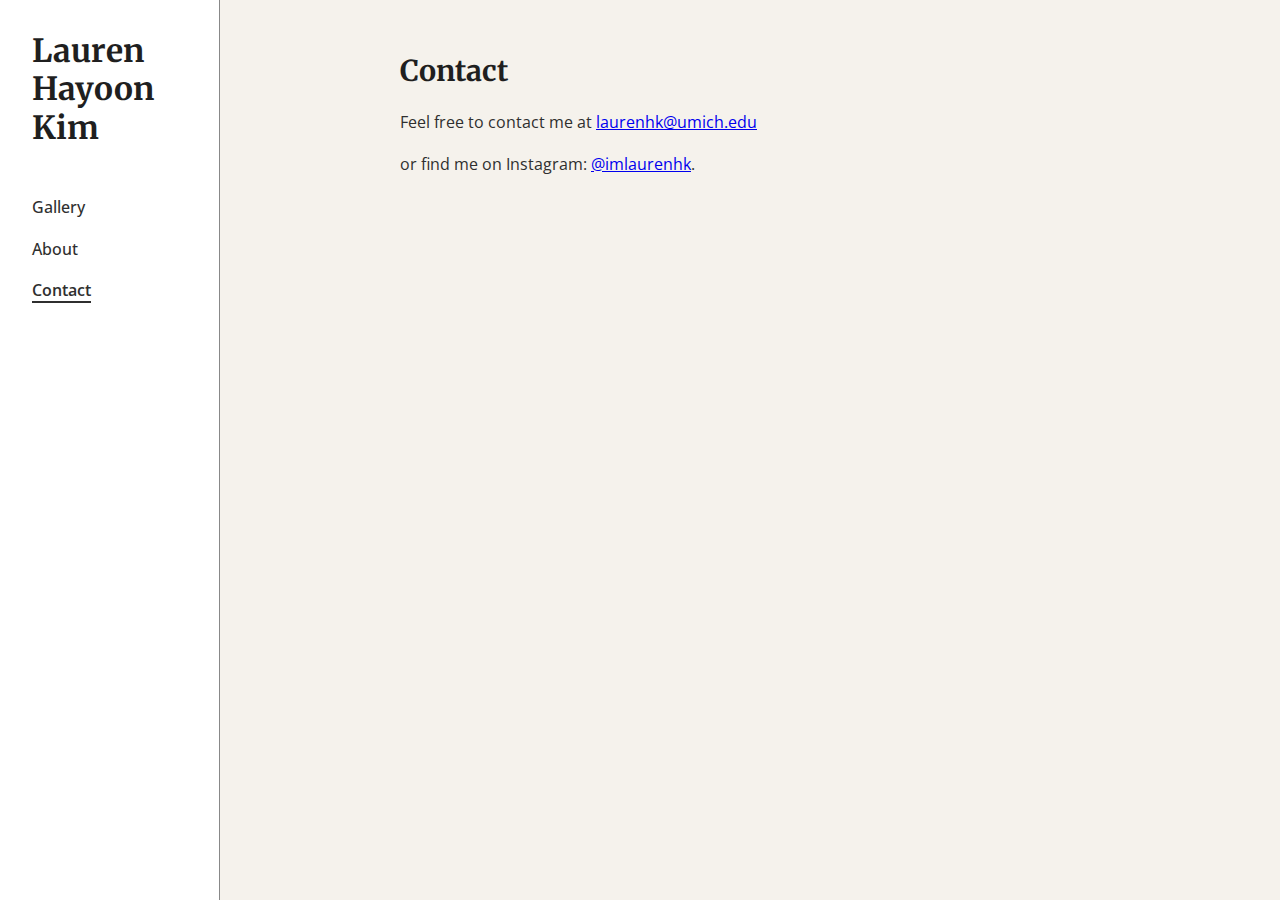
==== contact.html @ 0de0f4b3 "Initial commit" ====
<!DOCTYPE html>
<html lang="en">
<head>
  <meta charset="UTF-8" />
  <meta name="viewport" content="width=device-width, initial-scale=1.0"/>
  <title>Contact - Lauren Hayoon Kim</title>
  <link
    href="https://fonts.googleapis.com/css2?family=Merriweather:wght@400;700&family=Open+Sans:wght@400;600&display=swap"
    rel="stylesheet"
  />
  <link rel="stylesheet" href="styles.css" />
</head>
<body>

  <div class="two-col-layout">
    <!-- LEFT COLUMN: Name + Navigation -->
    <aside class="side-nav">
      <h1 class="side-nav-name">
        <a href="index.html" style="text-decoration: none; color: inherit;">
          Lauren<br>Hayoon<br>Kim
        </a>
      </h1>
      <nav class="side-nav-links">
        <ul>
          <li><a href="gallery.html">Gallery</a></li>
          <li><a href="about.html">About</a></li>
          <li><a href="contact.html" class="active">Contact</a></li>
        </ul>
      </nav>
    </aside>

    <!-- RIGHT COLUMN: Contact Info (no form) -->
    <main class="main-content">
      <div class="content-wrapper">
        <h2>Contact</h2>
        <p>
          Feel free to contact me at 
          <a href="mailto:laurenhk@umich.edu">laurenhk@umich.edu</a>
        </p>
        <p>
            or find me on Instagram:
            <a href="https://instagram.com/imlaurenhk" target="_blank">@imlaurenhk</a>.
          </p>
        <!-- Or add any other social links, phone number, etc. -->
      </div>
    </main>
  </div><!-- /two-col-layout -->

</body>
</html>
---- styles.css ----
/* ------------------------------------------------
   1) BASIC RESET & VARIABLES
-------------------------------------------------- */
* {
  margin: 0;
  padding: 0;
  box-sizing: border-box;
}

:root {
  --bg-color: #f5f2ec;
  --text-color: #2f2f2f;
  --heading-color: #1f1f1f;
  --accent-color: #888;
  --font-body: "Open Sans", sans-serif;
  --font-heading: "Merriweather", serif;
}

body {
  font-family: var(--font-body);
  background-color: var(--bg-color);
  color: var(--text-color);
  line-height: 1.6;
}

/* ------------------------------------------------
   2) TWO-COLUMN LAYOUT (About/Gallery/Contact)
   - Side nav on left, main content on right
-------------------------------------------------- */
.two-col-layout {
  display: flex;
  min-height: 100vh;
}

/* LEFT COLUMN: side nav */
.side-nav {
  flex: 0 0 220px;
  background-color: #fff;
  border-right: 1px solid var(--accent-color);
  padding: 2rem;
  display: flex;
  flex-direction: column;
  justify-content: flex-start;
}

.side-nav-name {
  font-family: var(--font-heading);
  font-size: 2rem;
  line-height: 1.2;
  margin-bottom: 2rem;
  color: var(--heading-color);
}

.side-nav-links ul {
  list-style: none;
  margin-top: 1rem;
}
.side-nav-links li {
  margin-bottom: 1rem;
}
.side-nav-links a {
  text-decoration: none;
  color: var(--text-color);
  font-weight: 500;
  transition: opacity 0.3s ease;
}
.side-nav-links a:hover {
  opacity: 0.7;
}
.side-nav-links a.active {
  border-bottom: 2px solid var(--text-color);
  font-weight: 600;
}

/* RIGHT COLUMN: main content */
.main-content {
  flex: 1;
  padding: 3rem;
  display: flex;
  align-items: flex-start;
  justify-content: center;
  background-color: var(--bg-color);
}

.content-wrapper {
  max-width: 700px;
  width: 100%;
}

.content-wrapper h2 {
  font-family: var(--font-heading);
  font-size: 1.8rem;
  margin-bottom: 1rem;
  color: var(--heading-color);
}

.content-wrapper p {
  margin-bottom: 1rem;
  line-height: 1.6;
}

/* Stack on small screens */
@media (max-width: 900px) {
  .two-col-layout {
    flex-direction: column;
  }
  .side-nav {
    border-right: none;
    border-bottom: 1px solid var(--accent-color);
    flex: none;
  }
  .main-content {
    padding: 2rem;
    align-items: flex-start;
    justify-content: flex-start;
  }
  .content-wrapper {
    max-width: 100%;
  }
}

/* ------------------------------------------------
   3) ABOUT PAGE
   - Half text, half image approach
-------------------------------------------------- */
.about-split {
  display: flex;
  gap: 2rem;
  margin-top: 1rem;
}

.about-left {
  flex: 1;
}
.about-heading {
  font-family: var(--font-heading);
  font-size: 2.5rem;
  margin-bottom: 1rem;
  color: var(--heading-color);
  letter-spacing: 1px;
}

.about-right {
  flex: 1;
  display: flex;
  align-items: center;
  justify-content: center;
}

.about-right .about-photo {
  width: 100%;
  height: auto;
  object-fit: cover; 
  border-radius: 4px; 
}

@media (max-width: 800px) {
  .about-split {
    flex-direction: column;
  }
  .about-right .about-photo {
    max-width: 100%;
    height: auto;
  }
}

/* ------------------------------------------------
   4) ABSTRACT GALLERY with MASONRY 
   (multi-column layout)
-------------------------------------------------- */
.abstract-gallery {
  /* Instead of display: grid, use columns for masonry effect */
  column-count: 2;    /* or 3, if you want more columns */
  column-gap: 1.5rem;
  margin-top: 2rem;
}

/* Each .gallery-item flows top to bottom in each column. */
.gallery-item {
  display: inline-block;     /* critical for multi-column layout */
  width: 100%;               /* fill the column width */
  margin-bottom: 1.5rem;     /* vertical spacing between items */
  position: relative;        /* for the overlay */
}

.image-wrapper {
  position: relative;
  width: 100%;
  display: block;
  /* no forced height, let it auto */
}

.image-wrapper img {
  width: 100%;
  height: auto;
  object-fit: contain; 
  display: block;
}

/* The overlay for hover */
.image-overlay {
  position: absolute;
  top: 0; left: 0; right: 0; bottom: 0;
  background-color: rgba(0, 0, 0, 0.4);
  display: flex;
  align-items: center;
  justify-content: center;
  opacity: 0;
  transition: opacity 0.3s ease;
}

.image-wrapper:hover .image-overlay {
  opacity: 1;
}

.overlay-title {
  color: #fff;
  font-weight: 600;
  font-size: 1.1rem; 
  text-align: center;
  padding: 0.5rem 1rem;
}

/* ------------------------------------------------
   5) LANDING PAGE (index.html) 
   half-and-half layout
-------------------------------------------------- */
.landing-page-split {
  display: flex;
  min-height: 100vh;
}

.landing-left {
  position: relative;
  flex: 1;
  overflow: hidden;
}
.vertical-year {
  writing-mode: vertical-rl;
  transform: rotate(180deg);
  position: absolute;
  top: 2rem;
  left: 1rem;
  font-family: var(--font-heading);
  font-weight: 700;
  font-size: 1.2rem;
  color: #000;
  opacity: 0.8;
}
.cover-image {
  width: 100%;
  height: 100%;
}
.cover-image img {
  width: 100%;
  height: 100%;
  object-fit: cover;
  display: block;
}

.landing-right {
  flex: 1;
  background-color: var(--bg-color);
  display: flex;
  flex-direction: column;
  justify-content: center;
  padding: 4rem;
}
.contents-heading {
  font-family: var(--font-heading);
  font-size: 2.5rem;
  margin-bottom: 1rem;
  color: var(--heading-color);
}
.contents-quote {
  font-style: italic;
  margin-bottom: 2rem;
  max-width: 450px;
  color: var(--accent-color);
}
.contents-nav ul {
  list-style: none;
}
.contents-nav li {
  margin-bottom: 1rem;
}
.contents-nav a {
  text-decoration: none;
  color: var(--text-color);
  font-weight: 600;
  transition: opacity 0.3s ease;
}
.contents-nav a:hover {
  opacity: 0.7;
}

@media (max-width: 900px) {
  .landing-page-split {
    flex-direction: column;
  }
  .landing-left, .landing-right {
    width: 100%;
    height: auto;
  }
  .landing-right {
    padding: 2rem;
  }
  .vertical-year {
    position: static;
    writing-mode: horizontal-tb;
    transform: none;
    margin-bottom: 1rem;
  }
}
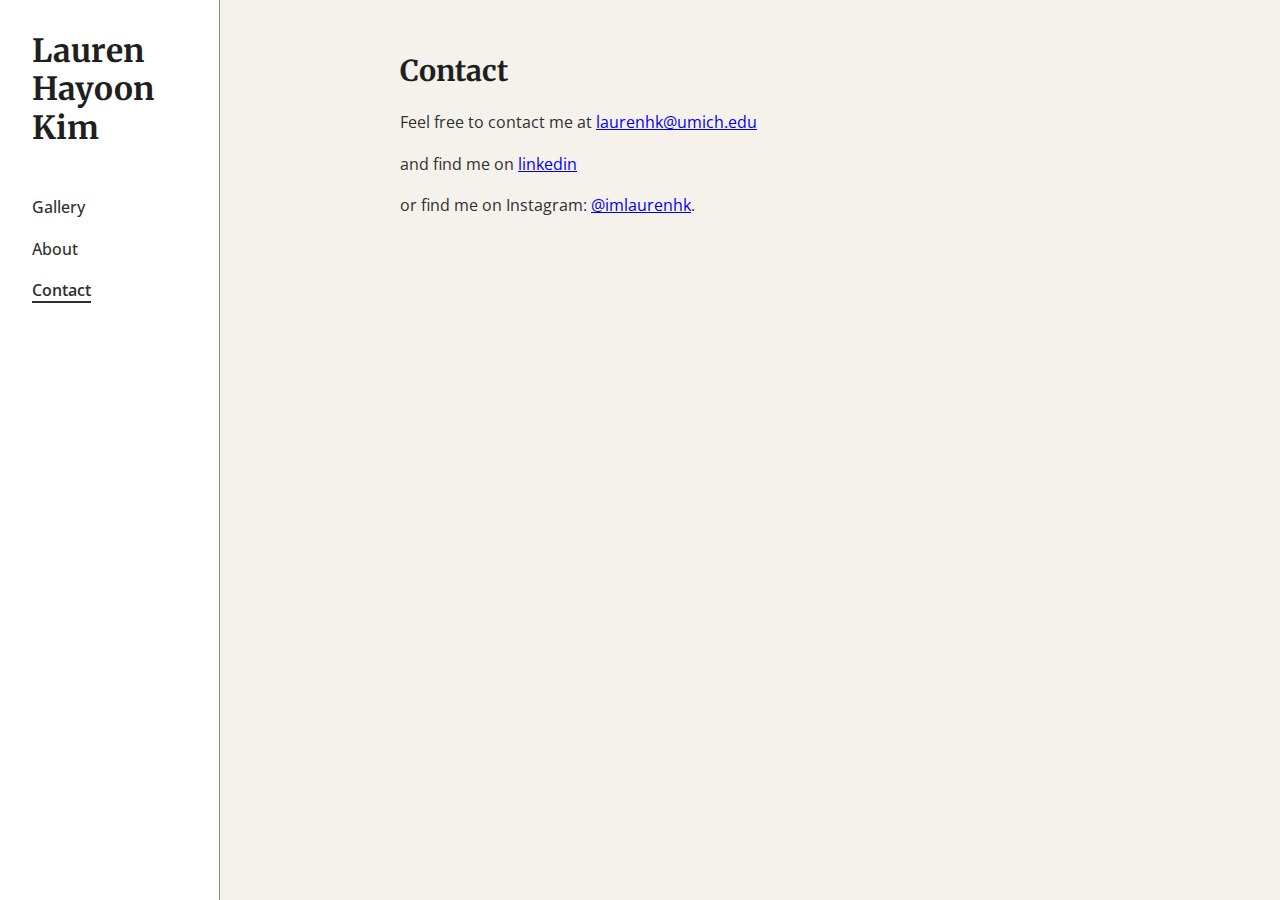
==== commit ca9de530: "fixed about and contact" ====
--- a/contact.html
+++ b/contact.html
@@ -29,7 +29,6 @@
       </nav>
     </aside>
 
-    <!-- RIGHT COLUMN: Contact Info (no form) -->
     <main class="main-content">
       <div class="content-wrapper">
         <h2>Contact</h2>
@@ -38,10 +37,13 @@
           <a href="mailto:laurenhk@umich.edu">laurenhk@umich.edu</a>
         </p>
         <p>
-            or find me on Instagram:
-            <a href="https://instagram.com/imlaurenhk" target="_blank">@imlaurenhk</a>.
-          </p>
-        <!-- Or add any other social links, phone number, etc. -->
+          and find me on 
+          <a href="www.linkedin.com/in/imlaurenhk">linkedin</a>
+        </p>
+        <p>
+          or find me on Instagram:
+          <a href="https://instagram.com/imlaurenhk" target="_blank">@imlaurenhk</a>.
+        </p>
       </div>
     </main>
   </div><!-- /two-col-layout -->
